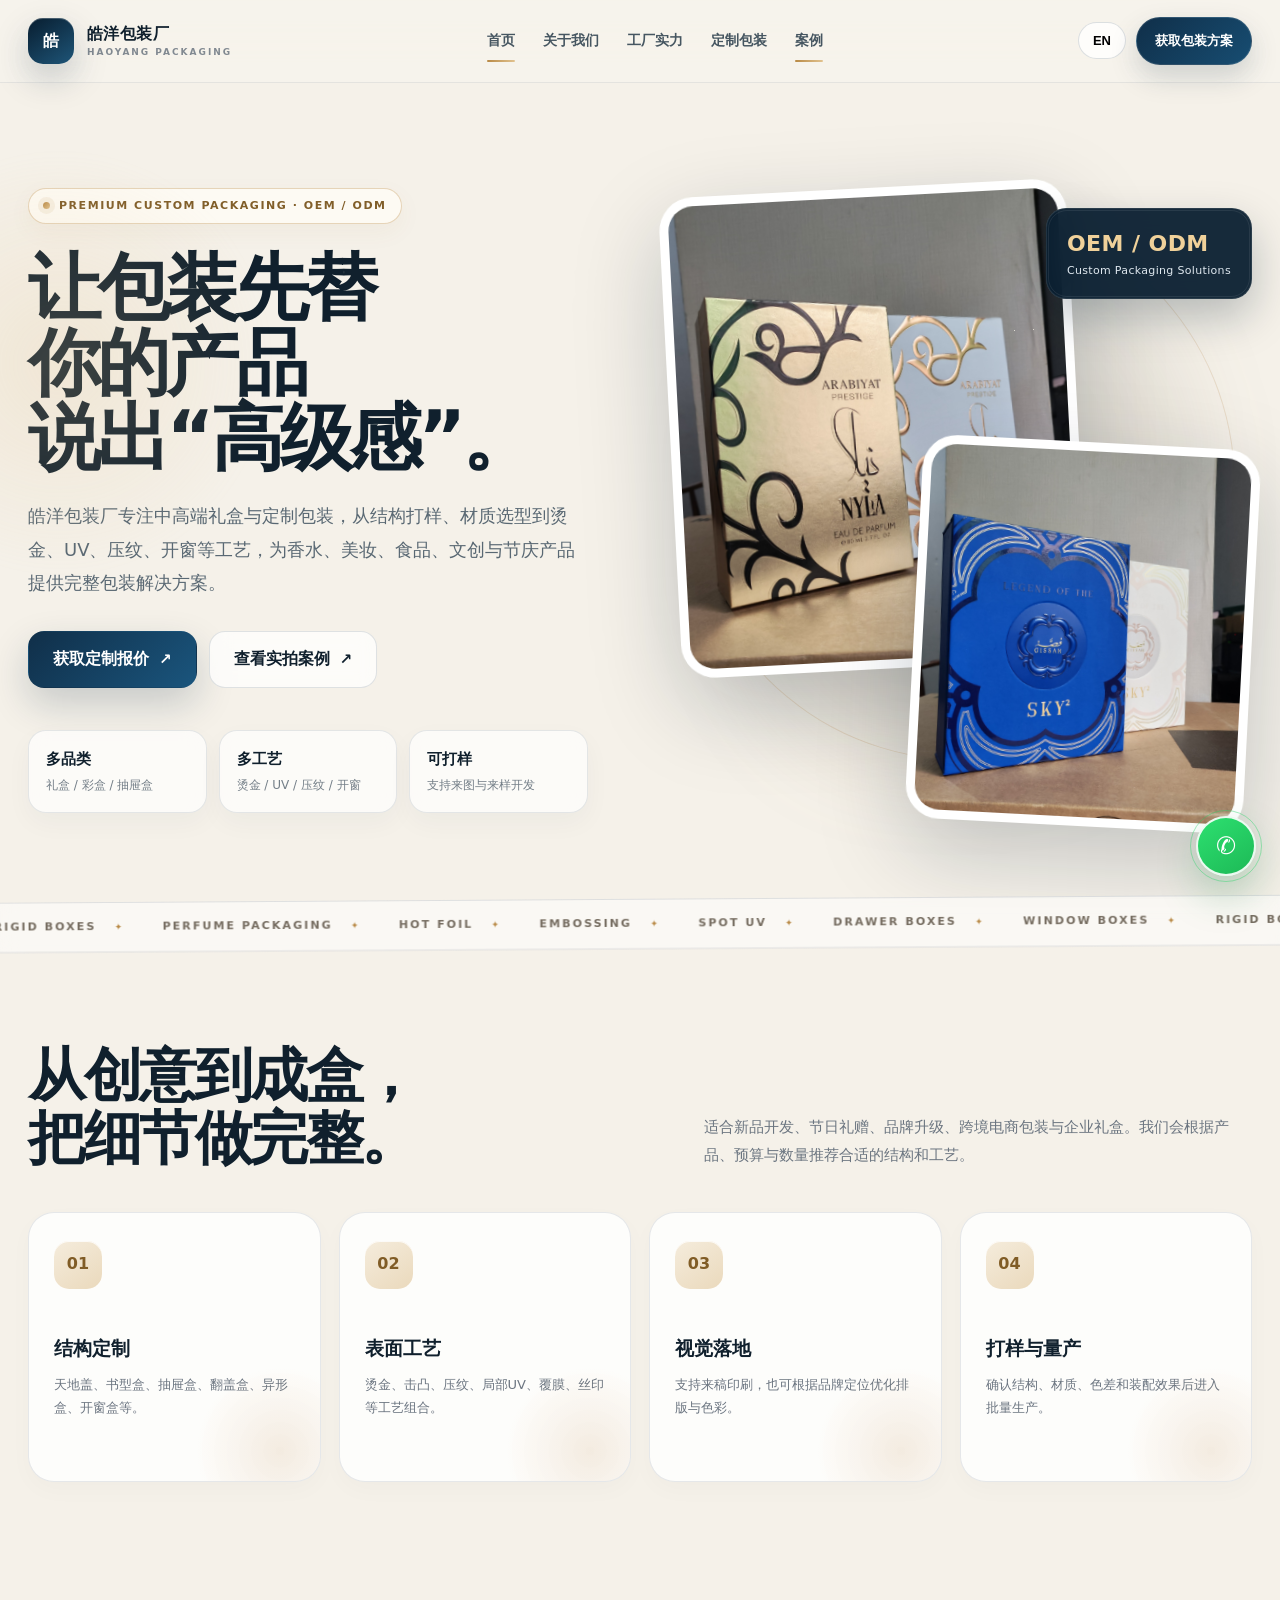
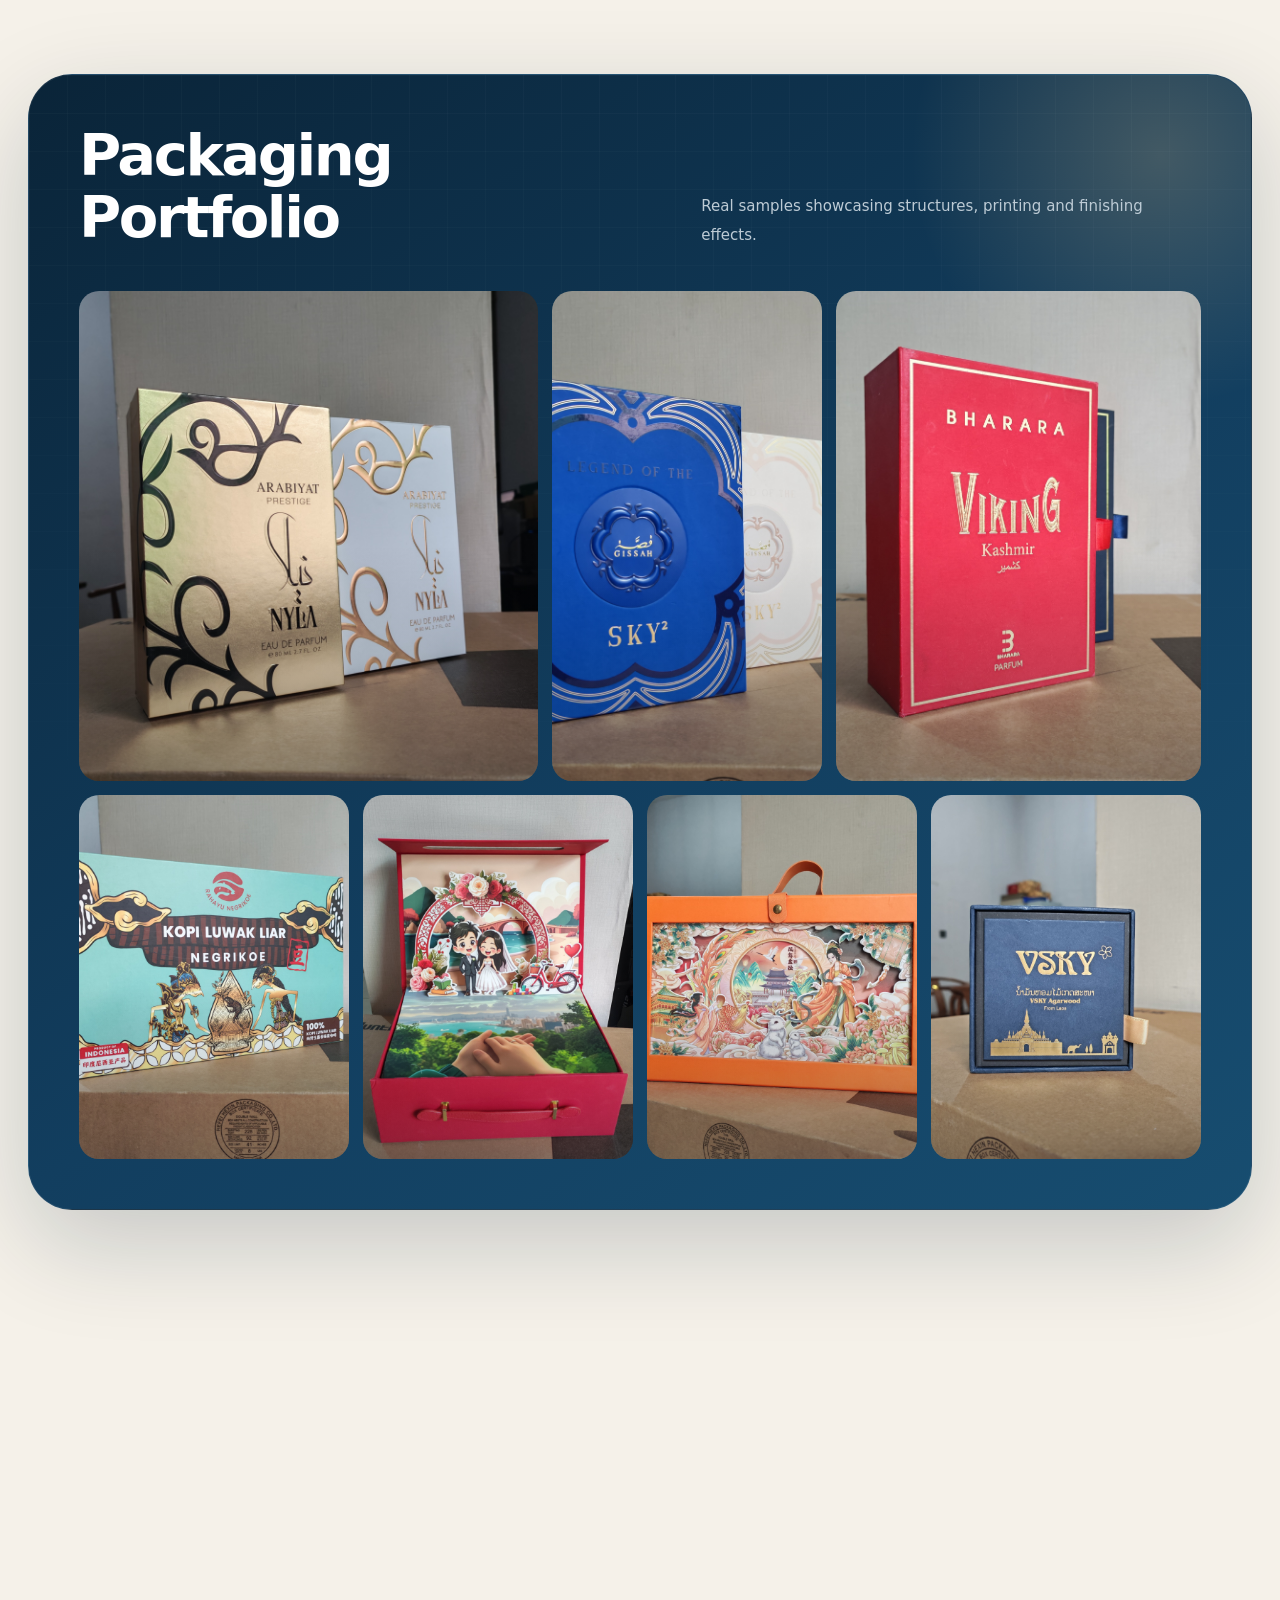
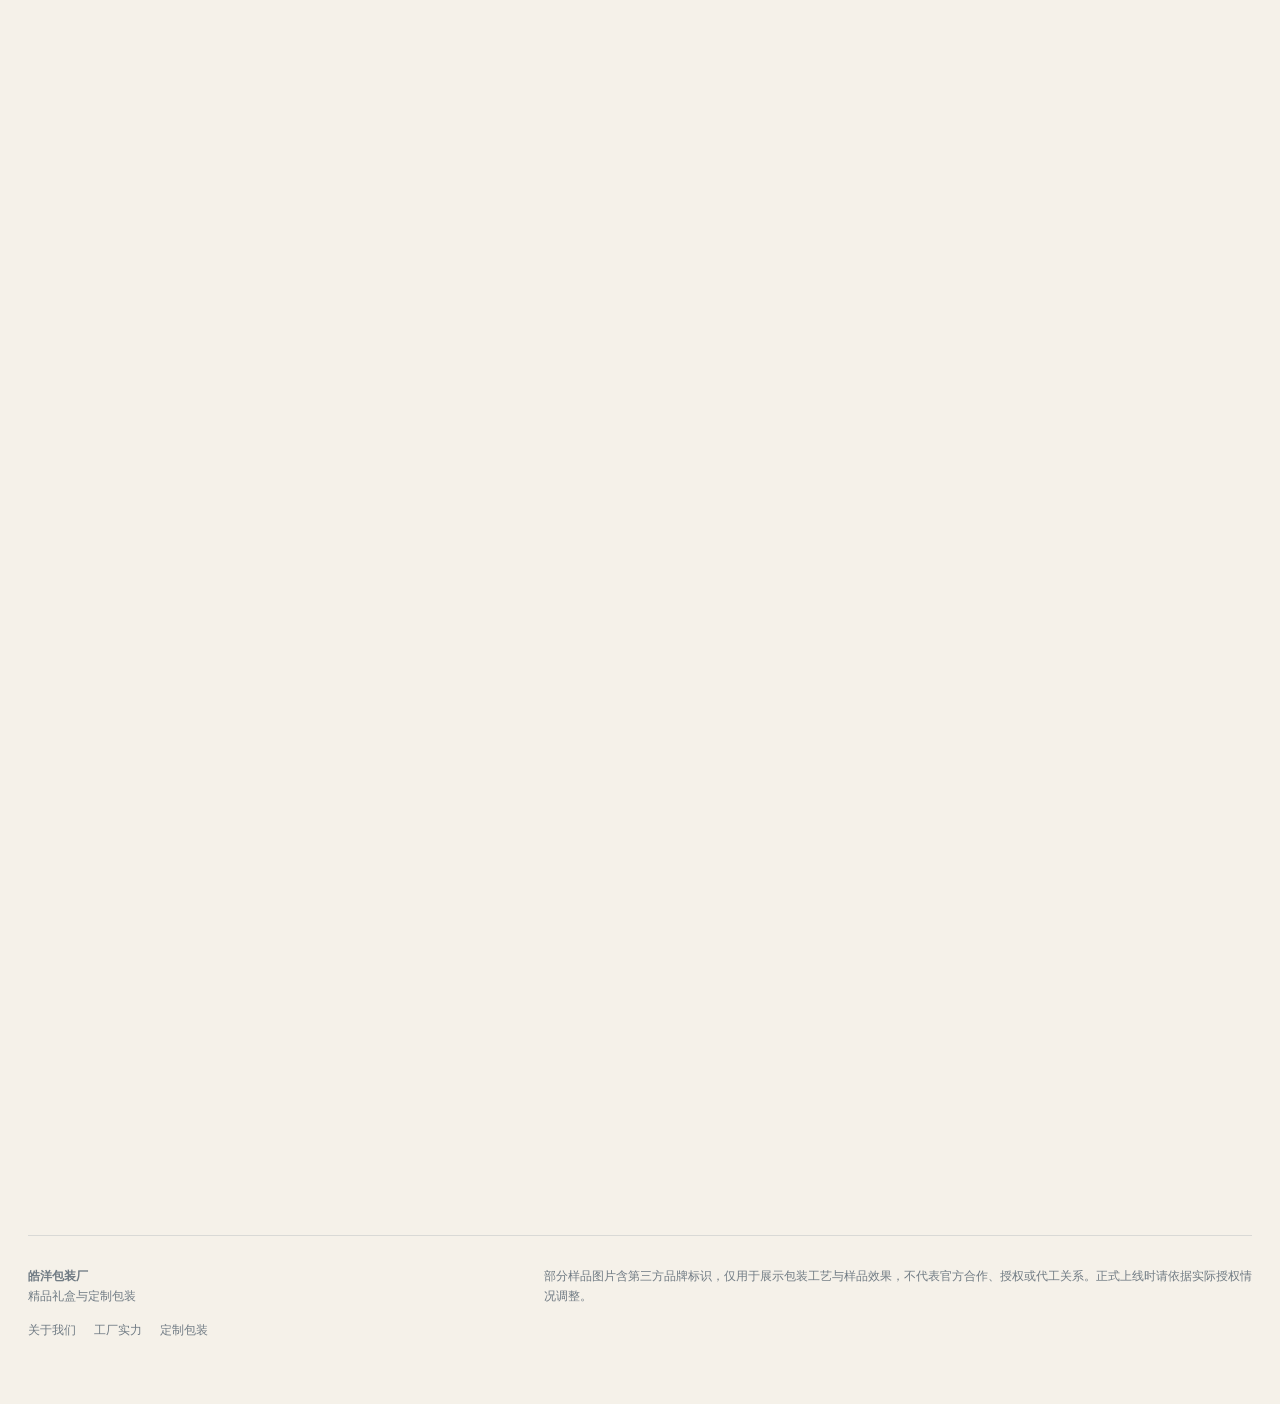
==== index.html @ c5bf70aa "Add files via upload" ====
<!DOCTYPE html><html lang="zh-CN"><head><meta charset="UTF-8"><meta name="viewport" content="width=device-width,initial-scale=1"><title>Haoyang Packaging | Custom Gift Boxes & Premium Packaging Manufacturer</title><meta name="description" content="Custom gift boxes, perfume packaging, food packaging and OEM/ODM packaging solutions from Haoyang Packaging. Sampling, foil stamping, embossing, UV and mass production support."><meta name="robots" content="index,follow,max-image-preview:large"><link rel="canonical" href="https://YOUR-DOMAIN.com/"><meta property="og:type" content="website"><meta property="og:title" content="Haoyang Packaging | Custom Gift Boxes & Premium Packaging Manufacturer"><meta property="og:description" content="Custom gift boxes, perfume packaging, food packaging and OEM/ODM packaging solutions from Haoyang Packaging. Sampling, foil stamping, embossing, UV and mass production support."><meta property="og:image" content="assets/nyla-gold-white.jpg"><link rel="stylesheet" href="styles.css"><script type="application/ld+json">{"@context":"https://schema.org","@type":"Organization","name":"Haoyang Packaging","alternateName":"皓洋包装厂","url":"https://YOUR-DOMAIN.com","email":"YOUR_EMAIL@example.com","sameAs":[]}</script></head><body><nav class="nav"><div class="container nav-inner"><a class="brand" href="index.html"><span class="mark">皓</span><span><span data-common="brand">皓洋包装厂</span><small>HAOYANG PACKAGING</small></span></a><div class="nav-links"><a href="index.html" data-common="home">首页</a><a href="about.html" data-common="about">关于我们</a><a href="factory.html" data-common="factory">工厂实力</a><a href="custom-packaging.html" data-common="custom">定制包装</a><a href="index.html#gallery" data-common="cases">案例</a></div><div class="nav-actions"><button class="lang-toggle" id="langToggle">EN</button><a class="pill" href="index.html#contact" data-common="cta">获取包装方案</a></div></div></nav>
<main>
<section class="hero"><div class="container hero-grid"><div class="reveal"><span class="eyebrow">PREMIUM CUSTOM PACKAGING · OEM / ODM</span><h1>让包装先替你的产品<br>说出“高级感”。</h1><p>皓洋包装厂专注中高端礼盒与定制包装，从结构打样、材质选型到烫金、UV、压纹、开窗等工艺，为香水、美妆、食品、文创与节庆产品提供完整包装解决方案。</p><div class="hero-actions"><a class="btn btn-primary" href="#contact">获取定制报价</a><a class="btn btn-ghost" href="#gallery">查看实拍案例</a></div><div class="hero-note"><div><b>多品类</b>礼盒 / 彩盒 / 抽屉盒</div><div><b>多工艺</b>烫金 / UV / 压纹 / 开窗</div><div><b>可打样</b>支持来图与来样开发</div></div></div><div class="hero-visual reveal"><div class="hero-orbit"></div><div class="hero-card one tilt"><img src="assets/nyla-gold-white.jpg" alt="custom perfume packaging"></div><div class="hero-card two tilt floaty"><img src="assets/sky2-blue-angle.jpg" alt="premium rigid gift box"></div><div class="hero-badge"><strong>OEM / ODM</strong>Custom Packaging Solutions</div></div></div></section>
<div class="marquee"><div class="marquee-track"><span>RIGID BOXES</span><span>PERFUME PACKAGING</span><span>HOT FOIL</span><span>EMBOSSING</span><span>SPOT UV</span><span>DRAWER BOXES</span><span>WINDOW BOXES</span><span>RIGID BOXES</span><span>PERFUME PACKAGING</span><span>HOT FOIL</span><span>EMBOSSING</span><span>SPOT UV</span><span>DRAWER BOXES</span><span>WINDOW BOXES</span></div></div>
<section><div class="container"><div class="section-head reveal"><h2>从创意到成盒，<br>把细节做完整。</h2><p>适合新品开发、节日礼赠、品牌升级、跨境电商包装与企业礼盒。我们会根据产品、预算与数量推荐合适的结构和工艺。</p></div><div class="services"><div class="service reveal"><div class="ico">01</div><h3>结构定制</h3><p>天地盖、书型盒、抽屉盒、翻盖盒、异形盒、开窗盒等。</p></div><div class="service reveal"><div class="ico">02</div><h3>表面工艺</h3><p>烫金、击凸、压纹、局部UV、覆膜、丝印等工艺组合。</p></div><div class="service reveal"><div class="ico">03</div><h3>视觉落地</h3><p>支持来稿印刷，也可根据品牌定位优化排版与色彩。</p></div><div class="service reveal"><div class="ico">04</div><h3>打样与量产</h3><p>确认结构、材质、色差和装配效果后进入批量生产。</p></div></div></div></section>
<section id="gallery"><div class="container gallery-wrap reveal"><div class="section-head"><h2>Packaging Portfolio</h2><p>Real samples showcasing structures, printing and finishing effects.</p></div><div class="gallery"><div class="shot"><img src="assets/nyla-gold-white.jpg" alt="perfume box"></div><div class="shot"><img src="assets/sky2-blue-front.jpg" alt="blue rigid box"></div><div class="shot"><img src="assets/viking-red.jpg" alt="red gift box"></div><div class="shot"><img src="assets/coffee-indonesia.jpg" alt="coffee packaging"></div><div class="shot"><img src="assets/wedding-open.jpg" alt="wedding gift box"></div><div class="shot"><img src="assets/orange-art.jpg" alt="creative gift packaging"></div><div class="shot"><img src="assets/agarwood-small.jpg" alt="agarwood box"></div></div></div></section>
<section><div class="container cards3"><a class="feature-card reveal" href="about.html"><img src="assets/agarwood-teal.jpg" alt="About Haoyang"><h3>About Us</h3><p>了解皓洋包装的业务定位、服务理念与合作方式。</p></a><a class="feature-card reveal" href="factory.html"><img src="assets/yiwupay-blue.jpg" alt="factory capabilities"><h3>Factory</h3><p>查看打样、印刷、表面工艺、装配与质量控制能力。</p></a><a class="feature-card reveal" href="custom-packaging.html"><img src="assets/loccitane-floral.jpg" alt="custom packaging"><h3>Custom Packaging</h3><p>按产品尺寸、品牌风格、预算与采购量定制包装方案。</p></a></div></section>
<section id="contact"><div class="container quote reveal"><div><span class="eyebrow">QUICK QUOTE</span><h2>告诉我们产品与数量，<br>开始你的包装项目。</h2><p>填写右侧表单后可发送至指定业务邮箱。海外客户也可以直接通过 WhatsApp 联系。</p><div class="contact-list"><a data-email href="#"><b>Email</b><span>YOUR_EMAIL@example.com</span></a><a data-phone href="#"><b>Phone</b><span>YOUR_PHONE_NUMBER</span></a><div><b>WeChat</b><span data-wechat>YOUR_WECHAT_ID</span></div><div><b>Address</b><span data-address>请填写真实地址</span></div></div></div><form id="quoteForm" method="POST"><input type="hidden" name="_subject" value="New Inquiry - Haoyang Packaging Website"><input type="hidden" name="_captcha" value="false"><div><label>Name / Company<input name="name" required></label></div><div><label>Email / WhatsApp<input name="contact" required></label></div><div><label>Packaging Type<select name="category"><option>Perfume / Beauty Box</option><option>Food / Tea Packaging</option><option>Gift Box</option><option>Corporate Packaging</option><option>Other</option></select></label></div><div><label>Estimated Quantity<input name="quantity" placeholder="e.g. 1000 pcs"></label></div><div class="full"><label>Project Details<textarea name="message" placeholder="Size, material, finish, target price, delivery date..."></textarea></label></div><button class="submit full" type="submit">Submit Inquiry</button><div class="fine full">首次使用 FormSubmit 时，收件邮箱会收到一次验证邮件，确认后表单即可正常收件。</div></form></div></section>
</main><div class="modal" id="modal"><button class="close">×</button><img id="modalImg" alt="preview"></div><footer><div class="container footer-grid"><div><strong data-common="brand">皓洋包装厂</strong><br><span data-common="footer">精品礼盒与定制包装</span><div class="footer-links"><a href="about.html" data-common="about">关于我们</a><a href="factory.html" data-common="factory">工厂实力</a><a href="custom-packaging.html" data-common="custom">定制包装</a></div></div><div class="disclaimer">部分样品图片含第三方品牌标识，仅用于展示包装工艺与样品效果，不代表官方合作、授权或代工关系。正式上线时请依据实际授权情况调整。</div></div></footer><a class="whatsapp" data-whatsapp href="#contact" aria-label="WhatsApp">✆</a><script src="site-config.js"></script><script src="main.js"></script></body></html>
---- styles.css ----
:root{
  --ink:#10202d;--muted:#6b7580;--paper:#f5f1e9;--paper2:#fbfaf7;--card:#fff;
  --gold:#b88945;--gold2:#e1c28f;--deep:#102f49;--deep2:#1e5578;--deep3:#081d2f;
  --line:rgba(16,47,73,.12);--shadow:0 28px 80px rgba(9,35,54,.14);--shadow2:0 18px 45px rgba(9,35,54,.10);
  --radius:30px;--radius-sm:18px;--ease:cubic-bezier(.22,1,.36,1)
}
*{box-sizing:border-box}
html{scroll-behavior:smooth;background:var(--paper)}
body{margin:0;font-family:Inter,"Avenir Next","PingFang SC","Microsoft YaHei",system-ui,-apple-system,sans-serif;color:var(--ink);background:var(--paper);line-height:1.68;-webkit-font-smoothing:antialiased;overflow-x:hidden}
body::before{content:"";position:fixed;inset:0;pointer-events:none;z-index:-3;background:
  radial-gradient(circle at 8% 2%,rgba(217,184,126,.15),transparent 27%),
  radial-gradient(circle at 88% 10%,rgba(39,101,143,.12),transparent 26%),
  linear-gradient(180deg,#f7f4ed 0%,#f3efe6 100%)}
body::after{content:"";position:fixed;inset:0;pointer-events:none;z-index:-2;opacity:.24;background-image:linear-gradient(rgba(16,47,73,.035) 1px,transparent 1px),linear-gradient(90deg,rgba(16,47,73,.035) 1px,transparent 1px);background-size:48px 48px;mask-image:linear-gradient(to bottom,black,transparent 72%)}
a{color:inherit;text-decoration:none}img{display:block;max-width:100%}.container{width:min(1240px,calc(100% - 56px));margin:auto}

/* navigation */
.nav{position:sticky;top:0;z-index:90;background:rgba(247,244,237,.78);backdrop-filter:blur(24px) saturate(150%);border-bottom:1px solid rgba(16,47,73,.08);transition:.35s var(--ease)}
.nav.scrolled{background:rgba(250,248,244,.92);box-shadow:0 10px 35px rgba(10,31,47,.07)}
.nav-inner{height:82px;display:flex;align-items:center;justify-content:space-between;gap:24px}
.brand{display:flex;align-items:center;gap:13px;font-weight:850;letter-spacing:.025em;white-space:nowrap}.brand>span:last-child{line-height:1.18}.mark{width:46px;height:46px;border-radius:15px;background:linear-gradient(145deg,var(--deep3),var(--deep2));display:grid;place-items:center;color:#fff;box-shadow:0 14px 34px rgba(14,43,68,.22),inset 0 1px rgba(255,255,255,.24);position:relative;overflow:hidden}.mark:after{content:"";position:absolute;inset:-80% -40%;background:linear-gradient(110deg,transparent 35%,rgba(255,255,255,.35) 50%,transparent 65%);transform:translateX(-70%) rotate(12deg);animation:brandShine 6s ease-in-out infinite}.brand small{display:block;color:#818991;font-size:9px;letter-spacing:.22em;margin-top:3px}
.nav-links{display:flex;gap:28px;font-size:14px;color:#465661}.nav-links a{position:relative;padding:29px 0;font-weight:650;transition:.2s}.nav-links a:after{content:"";position:absolute;left:50%;right:50%;bottom:20px;height:2px;border-radius:99px;background:linear-gradient(90deg,var(--gold),var(--gold2));transition:.28s var(--ease)}.nav-links a:hover{color:var(--deep)}.nav-links a:hover:after,.nav-links a.active:after{left:0;right:0}.nav-actions{display:flex;gap:10px;align-items:center}.pill,.lang-toggle{border-radius:999px;font-weight:800;font-size:13px;transition:.25s var(--ease)}.pill{padding:12px 18px;background:linear-gradient(135deg,var(--deep),#174d72);color:#fff;box-shadow:0 12px 28px rgba(14,43,68,.18);border:1px solid rgba(255,255,255,.12)}.pill:hover{transform:translateY(-2px);box-shadow:0 18px 34px rgba(14,43,68,.24)}.lang-toggle{border:1px solid rgba(16,47,73,.14);background:rgba(255,255,255,.72);padding:10px 14px;cursor:pointer}.lang-toggle:hover{background:#fff;border-color:rgba(16,47,73,.24)}

/* hero */
.hero{padding:92px 0 74px;overflow:hidden;position:relative}.hero:before{content:"";position:absolute;width:440px;height:440px;border-radius:50%;filter:blur(6px);background:radial-gradient(circle,rgba(225,194,143,.22),transparent 68%);left:-160px;top:60px;pointer-events:none}.hero-grid{display:grid;grid-template-columns:minmax(0,.98fr) minmax(480px,1.02fr);gap:82px;align-items:center}
.eyebrow{display:inline-flex;align-items:center;gap:9px;padding:8px 14px;border-radius:999px;border:1px solid rgba(184,137,69,.34);background:rgba(255,252,246,.82);color:#815e29;font-size:11px;font-weight:900;letter-spacing:.14em;box-shadow:0 8px 24px rgba(139,102,47,.05)}.eyebrow:before{content:"";width:7px;height:7px;border-radius:50%;background:linear-gradient(135deg,var(--gold),var(--gold2));box-shadow:0 0 0 5px rgba(184,137,69,.10)}
h1{font-size:clamp(50px,5.7vw,78px);line-height:1.03;margin:26px 0 24px;letter-spacing:-.052em;font-weight:780;text-wrap:balance}.hero h1{max-width:760px}.hero p{font-size:18px;color:#596873;max-width:680px;line-height:1.85}.hero-actions{display:flex;gap:12px;flex-wrap:wrap;margin-top:32px}.btn{display:inline-flex;align-items:center;justify-content:center;min-height:54px;padding:14px 24px;border-radius:16px;font-weight:850;border:1px solid transparent;transition:.28s var(--ease);position:relative;overflow:hidden}.btn:after{content:"↗";margin-left:10px;font-size:15px;transition:.25s}.btn:hover:after{transform:translate(3px,-3px)}.btn-primary{background:linear-gradient(135deg,var(--deep),#1a557d);color:#fff;box-shadow:0 16px 38px rgba(14,43,68,.20)}.btn-primary:hover{transform:translateY(-3px);box-shadow:0 22px 48px rgba(14,43,68,.28)}.btn-ghost{background:rgba(255,255,255,.74);border-color:rgba(16,47,73,.13);backdrop-filter:blur(10px)}.btn-ghost:hover{background:#fff;transform:translateY(-3px)}
.hero-note{display:grid;grid-template-columns:repeat(3,1fr);gap:12px;margin-top:42px}.hero-note>div{padding:16px 17px;border:1px solid rgba(16,47,73,.10);border-radius:18px;background:rgba(255,255,255,.68);backdrop-filter:blur(10px);font-size:12px;color:#737e87;box-shadow:0 10px 26px rgba(14,43,68,.04);transition:.25s}.hero-note>div:hover{transform:translateY(-4px);background:#fff;box-shadow:var(--shadow2)}.hero-note b{display:block;color:var(--ink);font-size:15px;margin-bottom:3px}
.hero-visual{position:relative;min-height:650px;perspective:1200px}.hero-visual:before{content:"";position:absolute;inset:12% 10% 8%;background:linear-gradient(145deg,rgba(16,47,73,.12),rgba(184,137,69,.12));filter:blur(42px);border-radius:40%;z-index:-1}.hero-orbit{position:absolute;inset:5% 3% 10%;border:1px solid rgba(184,137,69,.20);border-radius:50%;animation:spin 28s linear infinite}.hero-orbit:before,.hero-orbit:after{content:"";position:absolute;border-radius:50%;background:var(--gold);box-shadow:0 0 0 8px rgba(184,137,69,.09)}.hero-orbit:after{width:10px;height:10px;top:8%;left:16%}.hero-orbit:before{width:6px;height:6px;right:12%;bottom:18%;opacity:.6}.hero-card{position:absolute;overflow:hidden;border-radius:34px;box-shadow:0 30px 90px rgba(8,29,47,.22);border:9px solid rgba(255,255,255,.92);background:#fff;transition:transform .5s var(--ease),box-shadow .5s var(--ease);will-change:transform}.hero-card img{width:100%;height:100%;object-fit:cover;transition:transform 1s var(--ease)}.hero-card.one{width:70%;height:74%;left:0;top:2%;transform:rotate(-3deg)}.hero-card.two{width:58%;height:59%;right:0;bottom:0;transform:rotate(3deg)}.hero-card:hover{box-shadow:0 38px 110px rgba(8,29,47,.28)}.hero-card:hover img{transform:scale(1.035)}.hero-badge{position:absolute;right:0;top:5%;background:rgba(8,29,47,.94);backdrop-filter:blur(16px);color:#dfe8ef;padding:17px 20px;border-radius:20px;box-shadow:0 18px 44px rgba(8,29,47,.26);font-size:11px;letter-spacing:.03em;border:1px solid rgba(255,255,255,.09)}.hero-badge strong{display:block;font-size:22px;color:#f0d19a;letter-spacing:.02em}.hero-badge:after{content:"";position:absolute;inset:1px;border-radius:19px;border:1px solid rgba(255,255,255,.08);pointer-events:none}

/* moving strip */
.marquee{overflow:hidden;border-top:1px solid var(--line);border-bottom:1px solid var(--line);background:rgba(255,255,255,.48);backdrop-filter:blur(10px);transform:rotate(-.35deg) scale(1.01);transform-origin:center}.marquee-track{display:flex;width:max-content;gap:38px;padding:15px 0;animation:marquee 28s linear infinite}.marquee span{font-size:11px;font-weight:900;letter-spacing:.18em;color:#766d61;white-space:nowrap;display:flex;align-items:center;gap:18px}.marquee span:after{content:"✦";font-size:9px;color:var(--gold)}

/* generic sections */
section{padding:96px 0;position:relative}.section-head{display:grid;grid-template-columns:minmax(0,1.05fr) minmax(320px,.95fr);align-items:end;gap:70px;margin-bottom:42px}.section-head h2,h2{font-size:clamp(38px,4.5vw,58px);line-height:1.08;letter-spacing:-.042em;margin:0;font-weight:770;text-wrap:balance}.section-head p{margin:0;color:var(--muted);font-size:15px;line-height:1.9}.services{display:grid;grid-template-columns:repeat(4,1fr);gap:18px}.service{background:rgba(255,255,255,.82);border:1px solid rgba(16,47,73,.10);border-radius:26px;padding:28px 25px;min-height:270px;transition:.35s var(--ease);position:relative;overflow:hidden;box-shadow:0 8px 24px rgba(10,31,47,.025)}.service:before{content:"";position:absolute;inset:auto -45px -55px auto;width:170px;height:170px;border-radius:50%;background:radial-gradient(circle,rgba(184,137,69,.15),transparent 70%);transition:.4s}.service:after{content:"";position:absolute;inset:0;border-radius:inherit;background:linear-gradient(145deg,transparent 55%,rgba(184,137,69,.06));opacity:0;transition:.35s}.service:hover{transform:translateY(-10px);box-shadow:0 24px 64px rgba(9,35,54,.10);border-color:rgba(184,137,69,.24)}.service:hover:before{transform:scale(1.2)}.service:hover:after{opacity:1}.ico{width:48px;height:48px;border-radius:15px;background:linear-gradient(145deg,#f5ecdc,#ead9bc);color:#805c26;display:grid;place-items:center;font-weight:900;margin-bottom:44px;box-shadow:inset 0 1px rgba(255,255,255,.8)}.service h3{margin:0 0 9px;font-size:19px}.service p{margin:0;color:var(--muted);font-size:13px;line-height:1.75}

/* gallery */
.gallery-wrap{background:linear-gradient(145deg,#0a2438 0%,#123e5f 56%,#174d70 100%);color:#fff;border-radius:44px;padding:50px;box-shadow:0 34px 100px rgba(9,35,54,.20);position:relative;overflow:hidden;border:1px solid rgba(255,255,255,.08)}.gallery-wrap:before{content:"";position:absolute;width:520px;height:520px;border-radius:50%;background:radial-gradient(circle,rgba(225,194,143,.24),transparent 68%);right:-170px;top:-180px}.gallery-wrap:after{content:"";position:absolute;inset:0;background:linear-gradient(rgba(255,255,255,.025) 1px,transparent 1px),linear-gradient(90deg,rgba(255,255,255,.025) 1px,transparent 1px);background-size:38px 38px;mask-image:linear-gradient(to bottom,black,transparent 80%);pointer-events:none}.gallery-wrap .section-head{position:relative;z-index:2}.gallery-wrap .section-head p{color:#bdcbd5}.gallery{display:grid;grid-template-columns:repeat(12,1fr);grid-auto-rows:112px;gap:14px;position:relative;z-index:1}.shot{position:relative;border-radius:20px;overflow:hidden;background:#153b5b;cursor:pointer;isolation:isolate}.shot:before{content:"";position:absolute;inset:0;z-index:1;background:linear-gradient(to top,rgba(4,16,26,.50),transparent 48%);opacity:.65;transition:.35s}.shot img{width:100%;height:100%;object-fit:cover;transition:transform .65s var(--ease),filter .4s}.shot:hover img{transform:scale(1.07);filter:saturate(1.06) contrast(1.02)}.shot:hover:before{opacity:.88}.shot:after{content:"View project ↗";position:absolute;left:16px;bottom:16px;z-index:2;background:rgba(6,22,34,.60);backdrop-filter:blur(10px);border:1px solid rgba(255,255,255,.12);padding:8px 11px;border-radius:10px;font-size:10px;letter-spacing:.08em;text-transform:uppercase;opacity:0;transform:translateY(8px);transition:.28s var(--ease)}.shot:hover:after{opacity:1;transform:none}.shot:nth-child(1){grid-column:span 5;grid-row:span 4}.shot:nth-child(2){grid-column:span 3;grid-row:span 4}.shot:nth-child(3){grid-column:span 4;grid-row:span 4}.shot:nth-child(n+4){grid-column:span 3;grid-row:span 3}

.cards3{display:grid;grid-template-columns:repeat(3,1fr);gap:20px}.feature-card{padding:18px 18px 24px;background:rgba(255,255,255,.86);border:1px solid rgba(16,47,73,.10);border-radius:28px;box-shadow:0 16px 44px rgba(10,31,47,.05);transition:.35s var(--ease);position:relative;overflow:hidden}.feature-card:after{content:"↗";position:absolute;right:24px;bottom:22px;width:36px;height:36px;border-radius:50%;display:grid;place-items:center;background:#edf2f5;color:var(--deep);font-size:13px;transition:.3s}.feature-card:hover{transform:translateY(-8px);box-shadow:0 28px 68px rgba(9,35,54,.12);border-color:rgba(184,137,69,.22)}.feature-card:hover:after{background:var(--deep);color:#fff;transform:rotate(45deg)}.feature-card h3{margin:18px 54px 8px 4px;font-size:21px}.feature-card p{margin:0 50px 0 4px;color:var(--muted);font-size:14px}.feature-card img{border-radius:20px;aspect-ratio:4/3;object-fit:cover;transition:.7s var(--ease)}.feature-card:hover img{transform:scale(1.025)}

.split{display:grid;grid-template-columns:1fr 1fr;gap:72px;align-items:center}.split img{border-radius:32px;box-shadow:var(--shadow);width:100%;max-height:650px;object-fit:cover}.split h2{margin:20px 0 18px}.split>div>p{color:var(--muted);line-height:1.9}.ticks{display:grid;gap:8px;margin-top:30px}.tick{display:grid;grid-template-columns:42px 1fr;gap:14px;border-bottom:1px solid var(--line);padding:15px 0}.tick span{width:38px;height:38px;border-radius:50%;background:linear-gradient(145deg,#f5ead7,#ead6b4);color:#805b25;display:grid;place-items:center;font-weight:900;font-size:12px}.tick h4,.tick p{margin:0}.tick h4{font-size:15px}.tick p{font-size:13px;color:var(--muted);margin-top:3px}
.process{display:grid;grid-template-columns:repeat(5,1fr);gap:14px}.step{background:rgba(255,255,255,.82);border:1px solid rgba(16,47,73,.10);border-radius:24px;padding:26px 22px;min-height:230px;transition:.32s var(--ease);position:relative;overflow:hidden}.step:after{content:"";position:absolute;right:-36px;top:-36px;width:120px;height:120px;border-radius:50%;background:radial-gradient(circle,rgba(184,137,69,.12),transparent 70%)}.step:hover{transform:translateY(-7px);box-shadow:var(--shadow2)}.step em{font-style:normal;font-size:11px;color:#9a7136;letter-spacing:.14em;font-weight:900}.step h3{margin:38px 0 9px;font-size:18px}.step p{margin:0;color:var(--muted);font-size:12px;line-height:1.75}

/* quote/contact */
.quote{background:linear-gradient(135deg,#081d2f 0%,#103d5c 56%,#1a5b82 100%);border-radius:42px;color:#fff;padding:58px;display:grid;grid-template-columns:.88fr 1.12fr;gap:52px;box-shadow:0 34px 100px rgba(8,29,47,.24);position:relative;overflow:hidden;border:1px solid rgba(255,255,255,.08)}.quote:before{content:"";position:absolute;inset:-34% -8% auto auto;width:480px;height:480px;border-radius:50%;background:radial-gradient(circle,rgba(225,194,143,.22),transparent 65%)}.quote:after{content:"";position:absolute;left:-110px;bottom:-170px;width:360px;height:360px;border-radius:50%;background:radial-gradient(circle,rgba(255,255,255,.07),transparent 70%)}.quote h2{font-size:clamp(40px,4.3vw,54px);line-height:1.08;margin:20px 0 16px}.quote p{color:#c8d6df;line-height:1.9}.contact-list{display:grid;gap:11px;margin-top:30px}.contact-list a,.contact-list div{display:flex;gap:12px;align-items:flex-start;color:#e7eef4;padding:2px 0}.contact-list b{min-width:82px;color:#efcd91;letter-spacing:.02em}
form{position:relative;z-index:2;background:rgba(255,255,255,.97);color:var(--ink);border-radius:28px;padding:28px;display:grid;grid-template-columns:1fr 1fr;gap:15px;box-shadow:0 22px 60px rgba(0,0,0,.16);border:1px solid rgba(255,255,255,.4)}label{font-size:11px;font-weight:850;color:#59656f;letter-spacing:.01em}input,select,textarea{width:100%;margin-top:8px;padding:14px 15px;border:1px solid #dfe4e7;border-radius:13px;background:#fbfcfd;outline:none;font:inherit;font-size:13px;transition:.2s}input:focus,select:focus,textarea:focus{border-color:#86a4b8;box-shadow:0 0 0 4px rgba(29,84,121,.08);background:#fff}textarea{min-height:122px;resize:vertical}.full{grid-column:1/-1}.submit{border:0;background:linear-gradient(135deg,var(--deep),#1a557d);color:#fff;border-radius:14px;padding:15px 17px;font-weight:850;cursor:pointer;transition:.25s;box-shadow:0 12px 26px rgba(14,43,68,.18)}.submit:hover{transform:translateY(-2px);box-shadow:0 18px 34px rgba(14,43,68,.24)}.fine{font-size:10px;color:#8a9298;margin-top:-4px}

/* inner pages */
.page-hero{padding:96px 0 66px;overflow:hidden}.page-hero .inner{display:grid;grid-template-columns:1fr .92fr;gap:72px;align-items:center}.page-hero h1{font-size:clamp(48px,5.2vw,72px);margin-bottom:22px}.page-hero p{color:var(--muted);font-size:17px;line-height:1.9}.page-hero img{border-radius:34px;box-shadow:var(--shadow);aspect-ratio:4/3;object-fit:cover;border:8px solid rgba(255,255,255,.72)}.stat-grid{display:grid;grid-template-columns:repeat(4,1fr);gap:16px}.stat{background:rgba(255,255,255,.85);border:1px solid rgba(16,47,73,.10);border-radius:22px;padding:24px;transition:.3s}.stat:hover{transform:translateY(-5px);box-shadow:var(--shadow2)}.stat strong{font-size:30px;color:var(--deep);display:block;letter-spacing:-.03em}.stat span{font-size:12px;color:var(--muted)}

/* footer */
footer{padding:54px 0 64px;color:#707b84;font-size:12px}.footer-grid{display:grid;grid-template-columns:.8fr 1.2fr;gap:44px;border-top:1px solid rgba(16,47,73,.12);padding-top:30px}.footer-links{display:flex;gap:18px;flex-wrap:wrap;margin-top:14px}.footer-links a:hover{color:var(--deep)}.disclaimer{justify-self:end;max-width:760px;line-height:1.7}
.whatsapp{position:fixed;right:24px;bottom:24px;z-index:95;width:60px;height:60px;border-radius:50%;background:linear-gradient(145deg,#2de070,#1db956);color:#fff;display:grid;place-items:center;font-weight:900;font-size:24px;box-shadow:0 18px 42px rgba(17,126,64,.28);transition:.3s var(--ease);border:2px solid rgba(255,255,255,.9)}.whatsapp:hover{transform:translateY(-5px) scale(1.04)}.whatsapp:before{content:"";position:absolute;inset:-8px;border:1px solid rgba(37,211,102,.42);border-radius:50%;animation:pulse 2.2s infinite}
.modal{position:fixed;inset:0;background:rgba(5,13,22,.92);display:none;align-items:center;justify-content:center;padding:30px;z-index:110;backdrop-filter:blur(10px)}.modal.open{display:flex}.modal img{max-width:min(1120px,94vw);max-height:88vh;border-radius:20px;box-shadow:0 30px 90px rgba(0,0,0,.4)}.close{position:fixed;right:24px;top:20px;background:#fff;border:0;border-radius:999px;width:44px;height:44px;font-size:22px;cursor:pointer;box-shadow:0 12px 30px rgba(0,0,0,.2)}

/* animation */
.reveal{opacity:0;transform:translateY(30px);transition:opacity .85s var(--ease),transform .85s var(--ease)}.reveal.in{opacity:1;transform:none}.floaty{animation:float 6.5s ease-in-out infinite}.parallax-img{will-change:transform}.cursor-glow{position:fixed;width:280px;height:280px;border-radius:50%;pointer-events:none;z-index:-1;background:radial-gradient(circle,rgba(195,154,88,.08),transparent 68%);transform:translate(-50%,-50%);transition:opacity .25s;opacity:0}
@keyframes float{50%{transform:translateY(-10px) rotate(3deg)}}@keyframes pulse{0%{transform:scale(.9);opacity:.8}70%{transform:scale(1.22);opacity:0}100%{opacity:0}}@keyframes spin{to{transform:rotate(360deg)}}@keyframes marquee{to{transform:translateX(-50%)}}@keyframes brandShine{0%,70%{transform:translateX(-80%) rotate(12deg)}90%,100%{transform:translateX(90%) rotate(12deg)}}

@media(max-width:1080px){.hero-grid,.page-hero .inner,.split,.quote,.section-head{grid-template-columns:1fr}.hero-grid{gap:46px}.services{grid-template-columns:repeat(2,1fr)}.process{grid-template-columns:repeat(3,1fr)}.cards3{grid-template-columns:1fr 1fr}.hero-visual{min-height:560px;max-width:720px}.gallery{grid-template-columns:repeat(2,1fr);grid-auto-rows:auto}.shot,.shot:nth-child(n){grid-column:auto;grid-row:auto;min-height:320px}.stat-grid{grid-template-columns:1fr 1fr}.section-head{gap:18px}.quote{gap:30px}}
@media(max-width:820px){.nav-links{display:none}.container{width:min(100% - 32px,1240px)}.nav-inner{height:72px}.pill{display:none}.hero{padding-top:54px}.hero-grid{grid-template-columns:1fr}.hero-note{grid-template-columns:1fr}.hero-visual{min-height:455px}.hero-card.one{width:72%;height:72%}.hero-card.two{width:60%;height:58%}.services,.cards3,.process,.stat-grid,form{grid-template-columns:1fr}.gallery-wrap{padding:24px;border-radius:30px}.gallery{grid-template-columns:1fr}.shot,.shot:nth-child(n){min-height:360px}.quote{padding:28px;border-radius:30px}.full{grid-column:auto}.footer-grid{grid-template-columns:1fr}.disclaimer{justify-self:start}.brand small{display:none}section{padding:72px 0}.page-hero{padding-top:62px}h1{font-size:46px}.section-head h2,h2{font-size:38px}.hero p,.page-hero p{font-size:15px}}
@media(max-width:520px){.container{width:min(100% - 24px,1240px)}.brand{font-size:14px}.mark{width:42px;height:42px;border-radius:14px}.lang-toggle{padding:9px 12px}.hero{padding-bottom:56px}.hero-visual{min-height:390px}.hero-card{border-width:6px;border-radius:24px}.hero-badge{padding:12px 14px;border-radius:15px;right:0;top:2%;font-size:9px}.hero-badge strong{font-size:17px}.hero-note{margin-top:30px}.gallery-wrap{padding:18px}.shot,.shot:nth-child(n){min-height:300px}.quote{padding:20px}.quote h2{font-size:34px}.whatsapp{width:54px;height:54px;right:16px;bottom:16px}}
@media(prefers-reduced-motion:reduce){*{scroll-behavior:auto!important;animation:none!important;transition:none!important}.reveal{opacity:1;transform:none}.cursor-glow{display:none}}
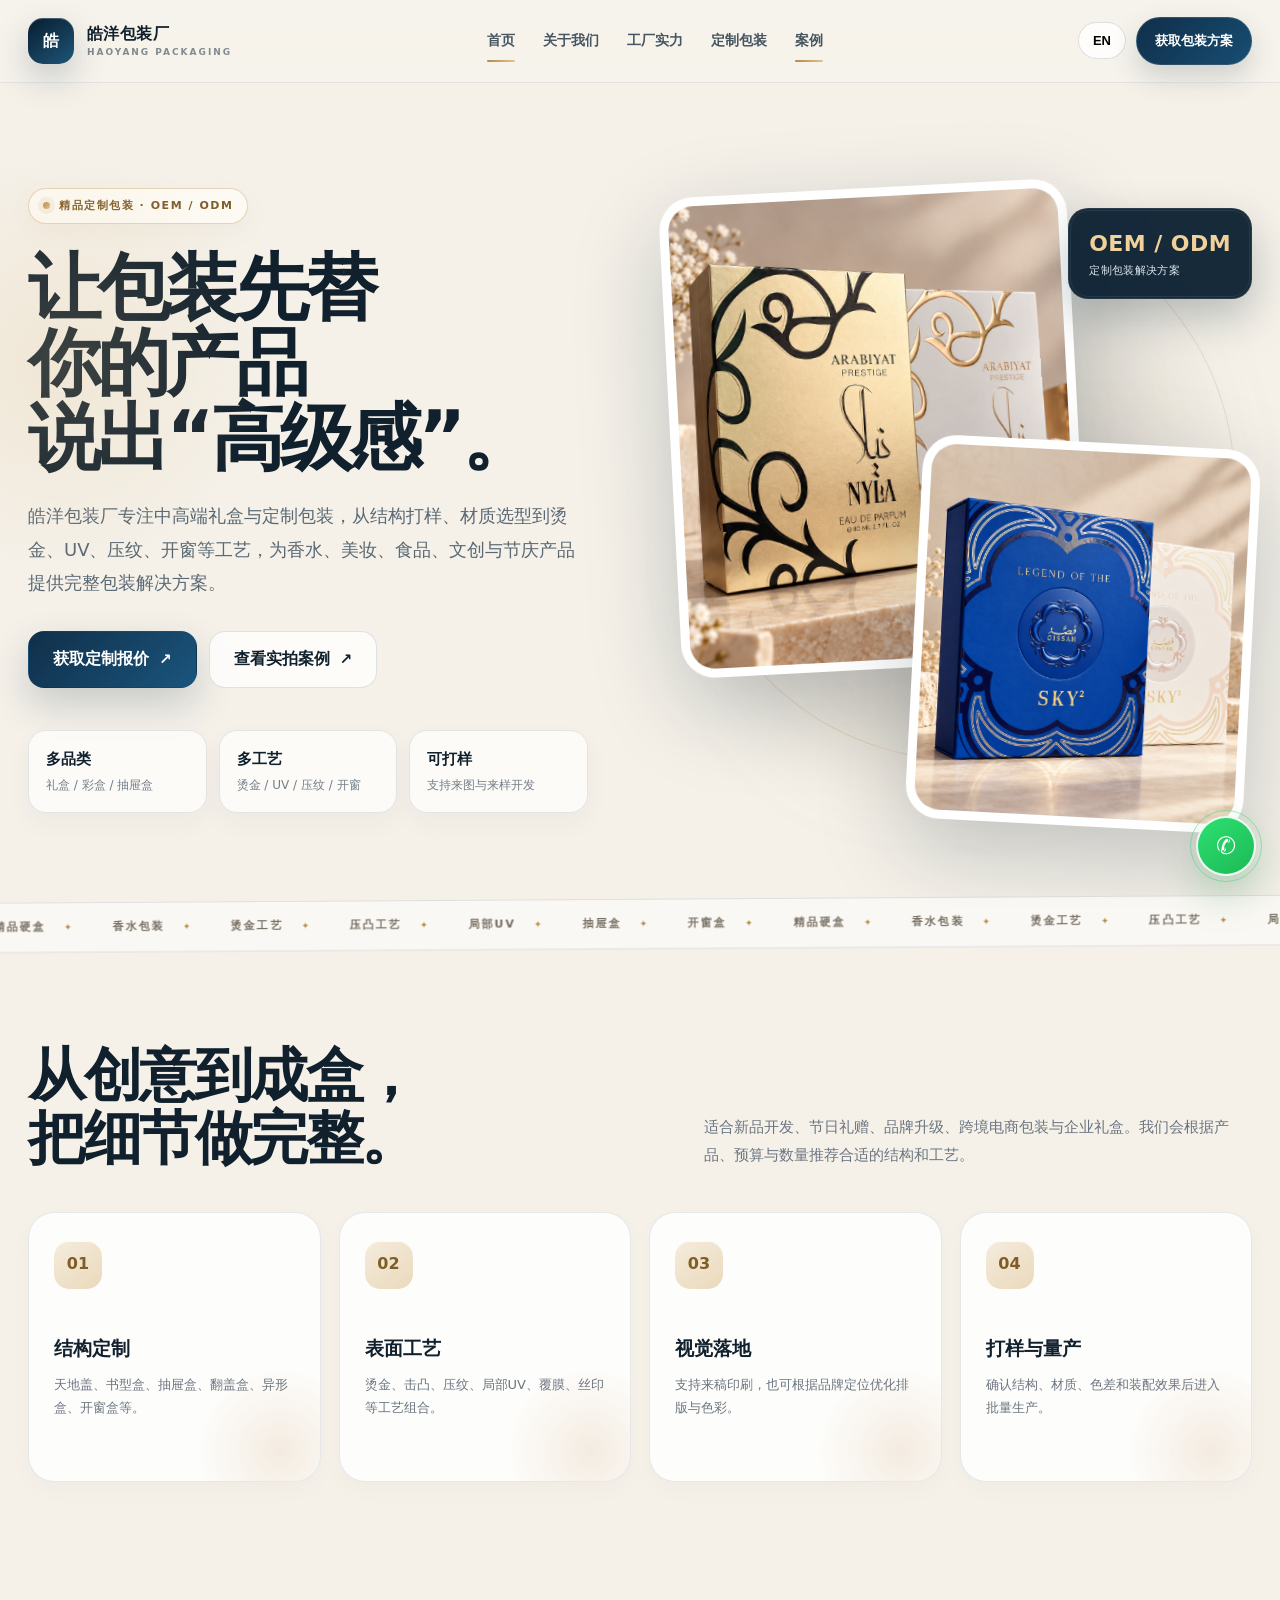
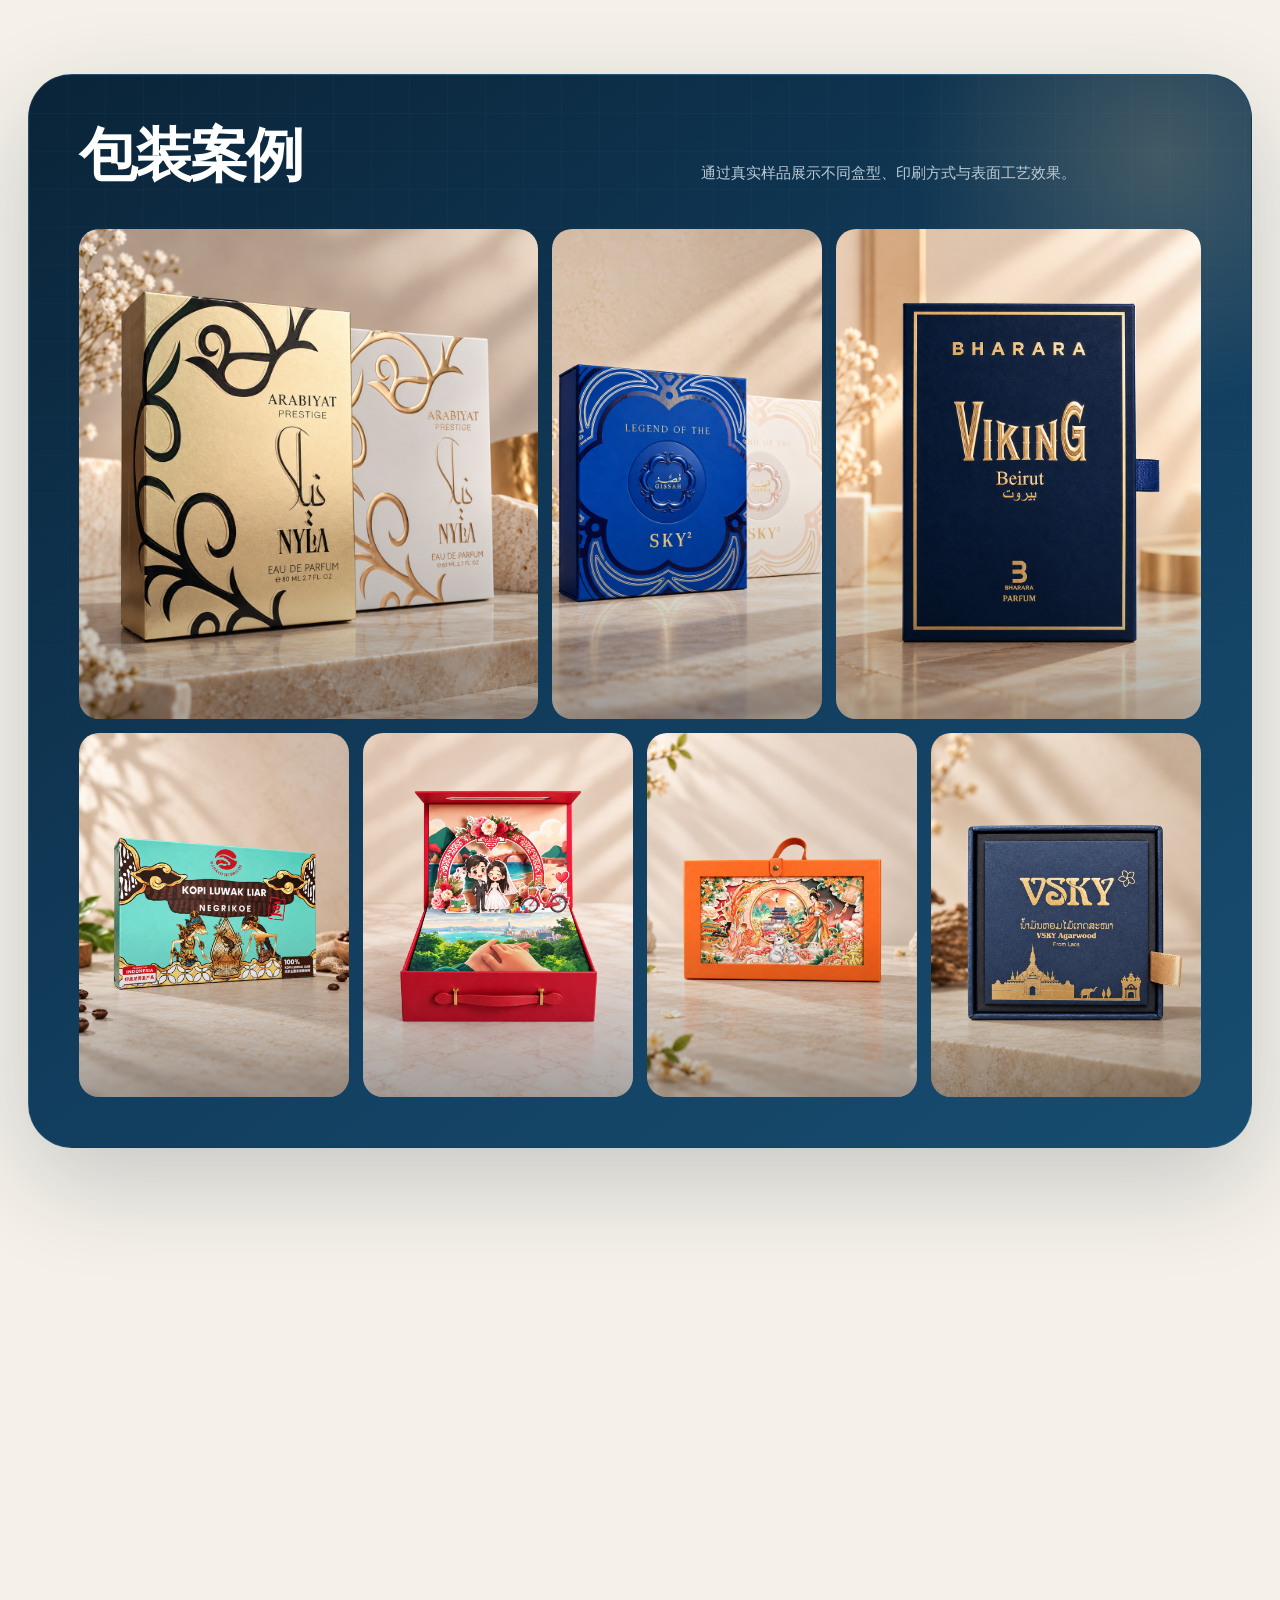
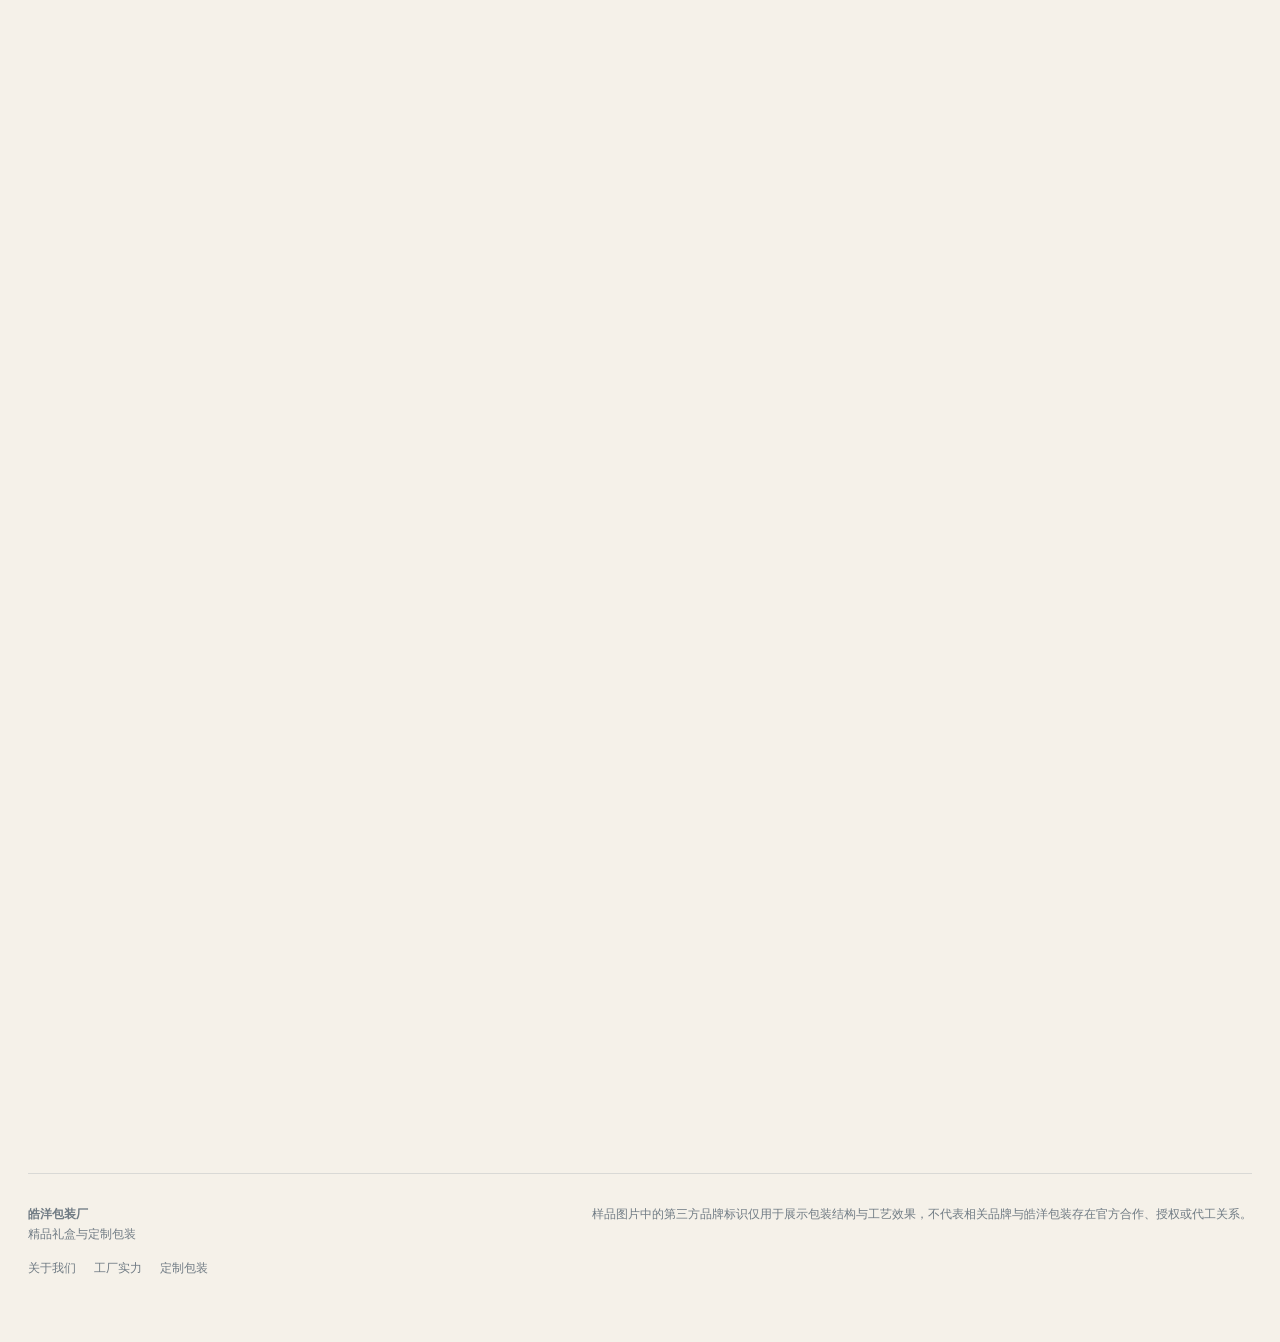
==== commit aeafe856: "Add files via upload" ====
--- a/index.html
+++ b/index.html
@@ -1,9 +1,9 @@
-<!DOCTYPE html><html lang="zh-CN"><head><meta charset="UTF-8"><meta name="viewport" content="width=device-width,initial-scale=1"><title>Haoyang Packaging | Custom Gift Boxes & Premium Packaging Manufacturer</title><meta name="description" content="Custom gift boxes, perfume packaging, food packaging and OEM/ODM packaging solutions from Haoyang Packaging. Sampling, foil stamping, embossing, UV and mass production support."><meta name="robots" content="index,follow,max-image-preview:large"><link rel="canonical" href="https://YOUR-DOMAIN.com/"><meta property="og:type" content="website"><meta property="og:title" content="Haoyang Packaging | Custom Gift Boxes & Premium Packaging Manufacturer"><meta property="og:description" content="Custom gift boxes, perfume packaging, food packaging and OEM/ODM packaging solutions from Haoyang Packaging. Sampling, foil stamping, embossing, UV and mass production support."><meta property="og:image" content="assets/nyla-gold-white.jpg"><link rel="stylesheet" href="styles.css"><script type="application/ld+json">{"@context":"https://schema.org","@type":"Organization","name":"Haoyang Packaging","alternateName":"皓洋包装厂","url":"https://YOUR-DOMAIN.com","email":"YOUR_EMAIL@example.com","sameAs":[]}</script></head><body><nav class="nav"><div class="container nav-inner"><a class="brand" href="index.html"><span class="mark">皓</span><span><span data-common="brand">皓洋包装厂</span><small>HAOYANG PACKAGING</small></span></a><div class="nav-links"><a href="index.html" data-common="home">首页</a><a href="about.html" data-common="about">关于我们</a><a href="factory.html" data-common="factory">工厂实力</a><a href="custom-packaging.html" data-common="custom">定制包装</a><a href="index.html#gallery" data-common="cases">案例</a></div><div class="nav-actions"><button class="lang-toggle" id="langToggle">EN</button><a class="pill" href="index.html#contact" data-common="cta">获取包装方案</a></div></div></nav>
+<!DOCTYPE html><html lang="zh-CN"><head><meta charset="UTF-8"><meta name="viewport" content="width=device-width,initial-scale=1"><title data-zh="皓洋包装厂 | 定制礼盒与精品包装制造商" data-en="Haoyang Packaging | Custom Gift Boxes & Premium Packaging Manufacturer">皓洋包装厂 | 定制礼盒与精品包装制造商</title><meta name="description" data-content-zh="皓洋包装厂提供定制礼盒、香水包装、食品包装及 OEM/ODM 包装解决方案，支持打样、烫金、压纹、局部UV及批量生产。" data-content-en="Custom gift boxes, perfume packaging, food packaging and OEM/ODM packaging solutions from Haoyang Packaging. Sampling, foil stamping, embossing, UV and mass production support." content="皓洋包装厂提供定制礼盒、香水包装、食品包装及 OEM/ODM 包装解决方案，支持打样、烫金、压纹、局部UV及批量生产。"><meta name="robots" content="index,follow,max-image-preview:large"><link rel="canonical" href="https://YOUR-DOMAIN.com/"><meta property="og:type" content="website"><meta property="og:title" data-content-zh="皓洋包装厂 | 定制礼盒与精品包装制造商" data-content-en="Haoyang Packaging | Custom Gift Boxes & Premium Packaging Manufacturer" content="皓洋包装厂 | 定制礼盒与精品包装制造商"><meta property="og:description" data-content-zh="从结构打样、材质选型到印刷与表面工艺，为品牌提供完整的定制包装解决方案。" data-content-en="From structural sampling and material selection to printing and finishing, we provide complete custom packaging solutions for brands." content="从结构打样、材质选型到印刷与表面工艺，为品牌提供完整的定制包装解决方案。"><meta property="og:image" content="assets/nyla-gold-white.jpg"><link rel="stylesheet" href="styles.css"><script type="application/ld+json">{"@context":"https://schema.org","@type":"Organization","name":"Haoyang Packaging","alternateName":"皓洋包装厂","url":"https://YOUR-DOMAIN.com","email":"YOUR_EMAIL@example.com","sameAs":[]}</script></head><body><nav class="nav"><div class="container nav-inner"><a class="brand" href="index.html"><span class="mark">皓</span><span><span data-common="brand">皓洋包装厂</span><small>HAOYANG PACKAGING</small></span></a><div class="nav-links"><a href="index.html" data-common="home">首页</a><a href="about.html" data-common="about">关于我们</a><a href="factory.html" data-common="factory">工厂实力</a><a href="custom-packaging.html" data-common="custom">定制包装</a><a href="index.html#gallery" data-common="cases">案例</a></div><div class="nav-actions"><button class="lang-toggle" id="langToggle">EN</button><a class="pill" href="index.html#contact" data-common="cta">获取包装方案</a></div></div></nav>
 <main>
-<section class="hero"><div class="container hero-grid"><div class="reveal"><span class="eyebrow">PREMIUM CUSTOM PACKAGING · OEM / ODM</span><h1>让包装先替你的产品<br>说出“高级感”。</h1><p>皓洋包装厂专注中高端礼盒与定制包装，从结构打样、材质选型到烫金、UV、压纹、开窗等工艺，为香水、美妆、食品、文创与节庆产品提供完整包装解决方案。</p><div class="hero-actions"><a class="btn btn-primary" href="#contact">获取定制报价</a><a class="btn btn-ghost" href="#gallery">查看实拍案例</a></div><div class="hero-note"><div><b>多品类</b>礼盒 / 彩盒 / 抽屉盒</div><div><b>多工艺</b>烫金 / UV / 压纹 / 开窗</div><div><b>可打样</b>支持来图与来样开发</div></div></div><div class="hero-visual reveal"><div class="hero-orbit"></div><div class="hero-card one tilt"><img src="assets/nyla-gold-white.jpg" alt="custom perfume packaging"></div><div class="hero-card two tilt floaty"><img src="assets/sky2-blue-angle.jpg" alt="premium rigid gift box"></div><div class="hero-badge"><strong>OEM / ODM</strong>Custom Packaging Solutions</div></div></div></section>
-<div class="marquee"><div class="marquee-track"><span>RIGID BOXES</span><span>PERFUME PACKAGING</span><span>HOT FOIL</span><span>EMBOSSING</span><span>SPOT UV</span><span>DRAWER BOXES</span><span>WINDOW BOXES</span><span>RIGID BOXES</span><span>PERFUME PACKAGING</span><span>HOT FOIL</span><span>EMBOSSING</span><span>SPOT UV</span><span>DRAWER BOXES</span><span>WINDOW BOXES</span></div></div>
-<section><div class="container"><div class="section-head reveal"><h2>从创意到成盒，<br>把细节做完整。</h2><p>适合新品开发、节日礼赠、品牌升级、跨境电商包装与企业礼盒。我们会根据产品、预算与数量推荐合适的结构和工艺。</p></div><div class="services"><div class="service reveal"><div class="ico">01</div><h3>结构定制</h3><p>天地盖、书型盒、抽屉盒、翻盖盒、异形盒、开窗盒等。</p></div><div class="service reveal"><div class="ico">02</div><h3>表面工艺</h3><p>烫金、击凸、压纹、局部UV、覆膜、丝印等工艺组合。</p></div><div class="service reveal"><div class="ico">03</div><h3>视觉落地</h3><p>支持来稿印刷，也可根据品牌定位优化排版与色彩。</p></div><div class="service reveal"><div class="ico">04</div><h3>打样与量产</h3><p>确认结构、材质、色差和装配效果后进入批量生产。</p></div></div></div></section>
-<section id="gallery"><div class="container gallery-wrap reveal"><div class="section-head"><h2>Packaging Portfolio</h2><p>Real samples showcasing structures, printing and finishing effects.</p></div><div class="gallery"><div class="shot"><img src="assets/nyla-gold-white.jpg" alt="perfume box"></div><div class="shot"><img src="assets/sky2-blue-front.jpg" alt="blue rigid box"></div><div class="shot"><img src="assets/viking-red.jpg" alt="red gift box"></div><div class="shot"><img src="assets/coffee-indonesia.jpg" alt="coffee packaging"></div><div class="shot"><img src="assets/wedding-open.jpg" alt="wedding gift box"></div><div class="shot"><img src="assets/orange-art.jpg" alt="creative gift packaging"></div><div class="shot"><img src="assets/agarwood-small.jpg" alt="agarwood box"></div></div></div></section>
-<section><div class="container cards3"><a class="feature-card reveal" href="about.html"><img src="assets/agarwood-teal.jpg" alt="About Haoyang"><h3>About Us</h3><p>了解皓洋包装的业务定位、服务理念与合作方式。</p></a><a class="feature-card reveal" href="factory.html"><img src="assets/yiwupay-blue.jpg" alt="factory capabilities"><h3>Factory</h3><p>查看打样、印刷、表面工艺、装配与质量控制能力。</p></a><a class="feature-card reveal" href="custom-packaging.html"><img src="assets/loccitane-floral.jpg" alt="custom packaging"><h3>Custom Packaging</h3><p>按产品尺寸、品牌风格、预算与采购量定制包装方案。</p></a></div></section>
-<section id="contact"><div class="container quote reveal"><div><span class="eyebrow">QUICK QUOTE</span><h2>告诉我们产品与数量，<br>开始你的包装项目。</h2><p>填写右侧表单后可发送至指定业务邮箱。海外客户也可以直接通过 WhatsApp 联系。</p><div class="contact-list"><a data-email href="#"><b>Email</b><span>YOUR_EMAIL@example.com</span></a><a data-phone href="#"><b>Phone</b><span>YOUR_PHONE_NUMBER</span></a><div><b>WeChat</b><span data-wechat>YOUR_WECHAT_ID</span></div><div><b>Address</b><span data-address>请填写真实地址</span></div></div></div><form id="quoteForm" method="POST"><input type="hidden" name="_subject" value="New Inquiry - Haoyang Packaging Website"><input type="hidden" name="_captcha" value="false"><div><label>Name / Company<input name="name" required></label></div><div><label>Email / WhatsApp<input name="contact" required></label></div><div><label>Packaging Type<select name="category"><option>Perfume / Beauty Box</option><option>Food / Tea Packaging</option><option>Gift Box</option><option>Corporate Packaging</option><option>Other</option></select></label></div><div><label>Estimated Quantity<input name="quantity" placeholder="e.g. 1000 pcs"></label></div><div class="full"><label>Project Details<textarea name="message" placeholder="Size, material, finish, target price, delivery date..."></textarea></label></div><button class="submit full" type="submit">Submit Inquiry</button><div class="fine full">首次使用 FormSubmit 时，收件邮箱会收到一次验证邮件，确认后表单即可正常收件。</div></form></div></section>
-</main><div class="modal" id="modal"><button class="close">×</button><img id="modalImg" alt="preview"></div><footer><div class="container footer-grid"><div><strong data-common="brand">皓洋包装厂</strong><br><span data-common="footer">精品礼盒与定制包装</span><div class="footer-links"><a href="about.html" data-common="about">关于我们</a><a href="factory.html" data-common="factory">工厂实力</a><a href="custom-packaging.html" data-common="custom">定制包装</a></div></div><div class="disclaimer">部分样品图片含第三方品牌标识，仅用于展示包装工艺与样品效果，不代表官方合作、授权或代工关系。正式上线时请依据实际授权情况调整。</div></div></footer><a class="whatsapp" data-whatsapp href="#contact" aria-label="WhatsApp">✆</a><script src="site-config.js"></script><script src="main.js"></script></body></html>+<section class="hero"><div class="container hero-grid"><div class="reveal"><span class="eyebrow" data-zh="精品定制包装 · OEM / ODM" data-en="PREMIUM CUSTOM PACKAGING · OEM / ODM">精品定制包装 · OEM / ODM</span><h1 data-zh="让包装先替你的产品<br>说出“高级感”。" data-en="Let your packaging create<br>a premium first impression.">让包装先替你的产品<br>说出“高级感”。</h1><p data-zh="皓洋包装厂专注中高端礼盒与定制包装，从结构打样、材质选型到烫金、UV、压纹、开窗等工艺，为香水、美妆、食品、文创与节庆产品提供完整包装解决方案。" data-en="Haoyang Packaging specializes in premium gift boxes and custom packaging. From structural sampling and material selection to foil stamping, UV, embossing and window solutions, we support perfume, beauty, food, creative and seasonal products with complete packaging solutions.">皓洋包装厂专注中高端礼盒与定制包装，从结构打样、材质选型到烫金、UV、压纹、开窗等工艺，为香水、美妆、食品、文创与节庆产品提供完整包装解决方案。</p><div class="hero-actions"><a class="btn btn-primary" href="#contact" data-zh="获取定制报价" data-en="Get a Custom Quote">获取定制报价</a><a class="btn btn-ghost" href="#gallery" data-zh="查看实拍案例" data-en="View Real Samples">查看实拍案例</a></div><div class="hero-note"><div data-zh="<b>多品类</b>礼盒 / 彩盒 / 抽屉盒" data-en="<b>Multiple Types</b>Gift boxes / Folding cartons / Drawer boxes"><b>多品类</b>礼盒 / 彩盒 / 抽屉盒</div><div data-zh="<b>多工艺</b>烫金 / UV / 压纹 / 开窗" data-en="<b>Multiple Finishes</b>Foil / UV / Embossing / Windows"><b>多工艺</b>烫金 / UV / 压纹 / 开窗</div><div data-zh="<b>可打样</b>支持来图与来样开发" data-en="<b>Sampling</b>Develop from artwork or reference samples"><b>可打样</b>支持来图与来样开发</div></div></div><div class="hero-visual reveal"><div class="hero-orbit"></div><div class="hero-card one tilt"><img src="assets/nyla-gold-white.jpg" alt="custom perfume packaging" data-alt-zh="定制香水包装" data-alt-en="custom perfume packaging"></div><div class="hero-card two tilt floaty"><img src="assets/sky2-blue-angle.jpg" alt="premium rigid gift box" data-alt-zh="精品硬盒礼盒" data-alt-en="premium rigid gift box"></div><div class="hero-badge"><strong>OEM / ODM</strong><span data-zh="定制包装解决方案" data-en="Custom Packaging Solutions">定制包装解决方案</span></div></div></div></section>
+<div class="marquee"><div class="marquee-track"><span data-zh="精品硬盒" data-en="RIGID BOXES">精品硬盒</span><span data-zh="香水包装" data-en="PERFUME PACKAGING">香水包装</span><span data-zh="烫金工艺" data-en="HOT FOIL">烫金工艺</span><span data-zh="压凸工艺" data-en="EMBOSSING">压凸工艺</span><span data-zh="局部UV" data-en="SPOT UV">局部UV</span><span data-zh="抽屉盒" data-en="DRAWER BOXES">抽屉盒</span><span data-zh="开窗盒" data-en="WINDOW BOXES">开窗盒</span><span data-zh="精品硬盒" data-en="RIGID BOXES">精品硬盒</span><span data-zh="香水包装" data-en="PERFUME PACKAGING">香水包装</span><span data-zh="烫金工艺" data-en="HOT FOIL">烫金工艺</span><span data-zh="压凸工艺" data-en="EMBOSSING">压凸工艺</span><span data-zh="局部UV" data-en="SPOT UV">局部UV</span><span data-zh="抽屉盒" data-en="DRAWER BOXES">抽屉盒</span><span data-zh="开窗盒" data-en="WINDOW BOXES">开窗盒</span></div></div>
+<section><div class="container"><div class="section-head reveal"><h2 data-zh="从创意到成盒，<br>把细节做完整。" data-en="From concept to finished box,<br>we refine every detail.">从创意到成盒，<br>把细节做完整。</h2><p data-zh="适合新品开发、节日礼赠、品牌升级、跨境电商包装与企业礼盒。我们会根据产品、预算与数量推荐合适的结构和工艺。" data-en="Ideal for new product launches, seasonal gifting, brand upgrades, cross-border e-commerce and corporate gift packaging. We recommend suitable structures and finishes based on your product, budget and order quantity.">适合新品开发、节日礼赠、品牌升级、跨境电商包装与企业礼盒。我们会根据产品、预算与数量推荐合适的结构和工艺。</p></div><div class="services"><div class="service reveal"><div class="ico">01</div><h3 data-zh="结构定制" data-en="Structural Customization">结构定制</h3><p data-zh="天地盖、书型盒、抽屉盒、翻盖盒、异形盒、开窗盒等。" data-en="Lid-and-base boxes, book-style boxes, drawer boxes, flip-top boxes, shaped boxes, window boxes and more.">天地盖、书型盒、抽屉盒、翻盖盒、异形盒、开窗盒等。</p></div><div class="service reveal"><div class="ico">02</div><h3 data-zh="表面工艺" data-en="Finishing Options">表面工艺</h3><p data-zh="烫金、击凸、压纹、局部UV、覆膜、丝印等工艺组合。" data-en="Foil stamping, embossing, debossing, spot UV, lamination, screen printing and combined finishes.">烫金、击凸、压纹、局部UV、覆膜、丝印等工艺组合。</p></div><div class="service reveal"><div class="ico">03</div><h3 data-zh="视觉落地" data-en="Artwork & Visual Execution">视觉落地</h3><p data-zh="支持来稿印刷，也可根据品牌定位优化排版与色彩。" data-en="We can print from supplied artwork and help refine layout and color direction to match your brand positioning.">支持来稿印刷，也可根据品牌定位优化排版与色彩。</p></div><div class="service reveal"><div class="ico">04</div><h3 data-zh="打样与量产" data-en="Sampling & Mass Production">打样与量产</h3><p data-zh="确认结构、材质、色差和装配效果后进入批量生产。" data-en="Mass production begins after the structure, materials, color and assembly results are confirmed through sampling.">确认结构、材质、色差和装配效果后进入批量生产。</p></div></div></div></section>
+<section id="gallery"><div class="container gallery-wrap reveal"><div class="section-head"><h2 data-zh="包装案例" data-en="Packaging Portfolio">包装案例</h2><p data-zh="通过真实样品展示不同盒型、印刷方式与表面工艺效果。" data-en="Real samples showcasing different structures, printing methods and finishing effects.">通过真实样品展示不同盒型、印刷方式与表面工艺效果。</p></div><div class="gallery"><div class="shot"><img src="assets/nyla-gold-white.jpg" alt="perfume box" data-alt-zh="香水包装盒" data-alt-en="perfume box"></div><div class="shot"><img src="assets/sky2-blue-front.jpg" alt="blue rigid box" data-alt-zh="蓝色精品硬盒" data-alt-en="blue rigid box"></div><div class="shot"><img src="assets/viking-red.jpg" alt="red gift box" data-alt-zh="红色礼盒" data-alt-en="red gift box"></div><div class="shot"><img src="assets/coffee-indonesia.jpg" alt="coffee packaging" data-alt-zh="咖啡包装" data-alt-en="coffee packaging"></div><div class="shot"><img src="assets/wedding-open.jpg" alt="wedding gift box" data-alt-zh="婚庆礼盒" data-alt-en="wedding gift box"></div><div class="shot"><img src="assets/orange-art.jpg" alt="creative gift packaging" data-alt-zh="创意礼品包装" data-alt-en="creative gift packaging"></div><div class="shot"><img src="assets/agarwood-small.jpg" alt="agarwood box" data-alt-zh="香品礼盒" data-alt-en="agarwood box"></div></div></div></section>
+<section><div class="container cards3"><a class="feature-card reveal" href="about.html"><img src="assets/agarwood-teal.jpg" alt="About Haoyang" data-alt-zh="关于皓洋包装" data-alt-en="About Haoyang"><h3 data-zh="关于我们" data-en="About Us">关于我们</h3><p data-zh="了解皓洋包装的业务定位、服务理念与合作方式。" data-en="Learn about Haoyang Packaging, our service approach and how we work with clients.">了解皓洋包装的业务定位、服务理念与合作方式。</p></a><a class="feature-card reveal" href="factory.html"><img src="assets/yiwupay-blue.jpg" alt="factory capabilities" data-alt-zh="工厂生产能力" data-alt-en="factory capabilities"><h3 data-zh="工厂实力" data-en="Factory">工厂实力</h3><p data-zh="查看打样、印刷、表面工艺、装配与质量控制能力。" data-en="Explore our sampling, printing, finishing, assembly and quality-control capabilities.">查看打样、印刷、表面工艺、装配与质量控制能力。</p></a><a class="feature-card reveal" href="custom-packaging.html"><img src="assets/loccitane-floral.jpg" alt="custom packaging" data-alt-zh="定制包装" data-alt-en="custom packaging"><h3 data-zh="定制包装" data-en="Custom Packaging">定制包装</h3><p data-zh="按产品尺寸、品牌风格、预算与采购量定制包装方案。" data-en="Develop packaging around your product size, brand style, budget and order quantity.">按产品尺寸、品牌风格、预算与采购量定制包装方案。</p></a></div></section>
+<section id="contact"><div class="container quote reveal"><div><span class="eyebrow" data-zh="快速询价" data-en="QUICK QUOTE">快速询价</span><h2 data-zh="告诉我们产品与数量，<br>开始你的包装项目。" data-en="Tell us about your product and quantity,<br>and start your packaging project.">告诉我们产品与数量，<br>开始你的包装项目。</h2><p data-zh="填写右侧表单后可发送至指定业务邮箱。海外客户也可以直接通过 WhatsApp 联系。" data-en="Complete the form to send your inquiry to our business email. Overseas clients can also contact us directly via WhatsApp.">填写右侧表单后可发送至指定业务邮箱。海外客户也可以直接通过 WhatsApp 联系。</p><div class="contact-list"><a data-email href="#"><b data-zh="邮箱" data-en="Email">邮箱</b><span>YOUR_EMAIL@example.com</span></a><a data-phone href="#"><b data-zh="电话" data-en="Phone">电话</b><span>YOUR_PHONE_NUMBER</span></a><div><b data-zh="微信" data-en="WeChat">微信</b><span data-wechat>YOUR_WECHAT_ID</span></div><div><b data-zh="地址" data-en="Address">地址</b><span data-address>请填写真实地址</span></div></div></div><form id="quoteForm" method="POST"><input type="hidden" name="_subject" value="来自皓洋包装官网的新询价" data-value-zh="来自皓洋包装官网的新询价" data-value-en="New Inquiry - Haoyang Packaging Website"><input type="hidden" name="_captcha" value="false"><div><label><span data-zh="姓名 / 公司" data-en="Name / Company">姓名 / 公司</span><input name="name" required></label></div><div><label><span data-zh="邮箱 / WhatsApp" data-en="Email / WhatsApp">邮箱 / WhatsApp</span><input name="contact" required></label></div><div><label><span data-zh="包装类型" data-en="Packaging Type">包装类型</span><select name="category"><option data-zh="香水 / 美妆盒" data-en="Perfume / Beauty Box">香水 / 美妆盒</option><option data-zh="食品 / 茶叶包装" data-en="Food / Tea Packaging">食品 / 茶叶包装</option><option data-zh="礼品盒" data-en="Gift Box">礼品盒</option><option data-zh="企业定制包装" data-en="Corporate Packaging">企业定制包装</option><option data-zh="其他" data-en="Other">其他</option></select></label></div><div><label><span data-zh="预计数量" data-en="Estimated Quantity">预计数量</span><input name="quantity" placeholder="例如：1000 个" data-placeholder-zh="例如：1000 个" data-placeholder-en="e.g. 1000 pcs"></label></div><div class="full"><label><span data-zh="项目需求" data-en="Project Details">项目需求</span><textarea name="message" placeholder="尺寸、材质、工艺、目标价格、交期等..." data-placeholder-zh="尺寸、材质、工艺、目标价格、交期等..." data-placeholder-en="Size, material, finish, target price, delivery date..."></textarea></label></div><button class="submit full" type="submit" data-zh="提交询价" data-en="Submit Inquiry">提交询价</button><div class="fine full" data-zh="首次使用 FormSubmit 时，收件邮箱会收到一次验证邮件，确认后表单即可正常收件。" data-en="When FormSubmit is used for the first time, the receiving email address will get a verification message. Confirm it once to activate form delivery.">首次使用 FormSubmit 时，收件邮箱会收到一次验证邮件，确认后表单即可正常收件。</div></form></div></section>
+</main><div class="modal" id="modal"><button class="close">×</button><img id="modalImg" alt="preview" data-alt-zh="图片预览" data-alt-en="preview"></div><footer><div class="container footer-grid"><div><strong data-common="brand">皓洋包装厂</strong><br><span data-common="footer">精品礼盒与定制包装</span><div class="footer-links"><a href="about.html" data-common="about">关于我们</a><a href="factory.html" data-common="factory">工厂实力</a><a href="custom-packaging.html" data-common="custom">定制包装</a></div></div><div class="disclaimer" data-zh="样品图片中的第三方品牌标识仅用于展示包装结构与工艺效果，不代表相关品牌与皓洋包装存在官方合作、授权或代工关系。" data-en="Third-party brand marks shown in sample images are presented only to demonstrate packaging structures and finishing effects and do not imply official cooperation, authorization or manufacturing relationships with Haoyang Packaging.">样品图片中的第三方品牌标识仅用于展示包装结构与工艺效果，不代表相关品牌与皓洋包装存在官方合作、授权或代工关系。</div></div></footer><a class="whatsapp" data-whatsapp href="#contact" aria-label="WhatsApp">✆</a><script src="site-config.js"></script><script src="main.js"></script></body></html>
